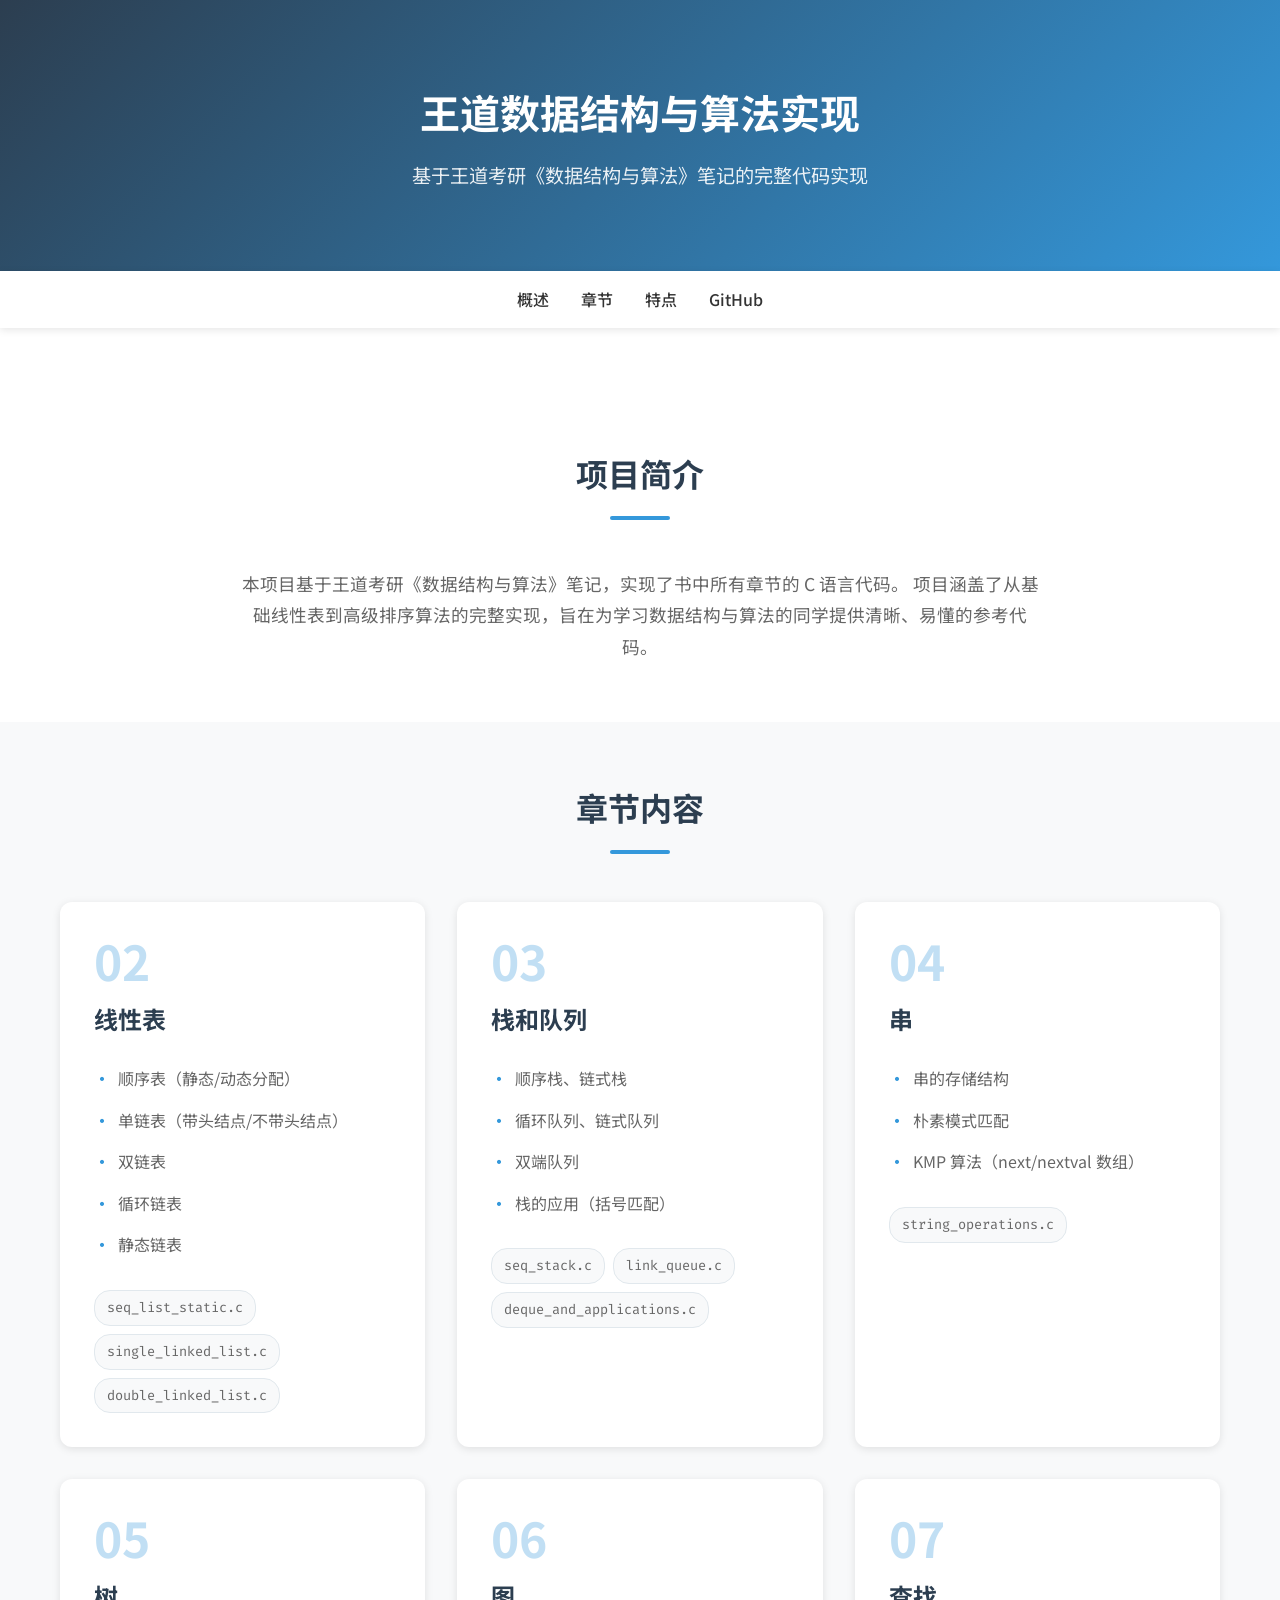
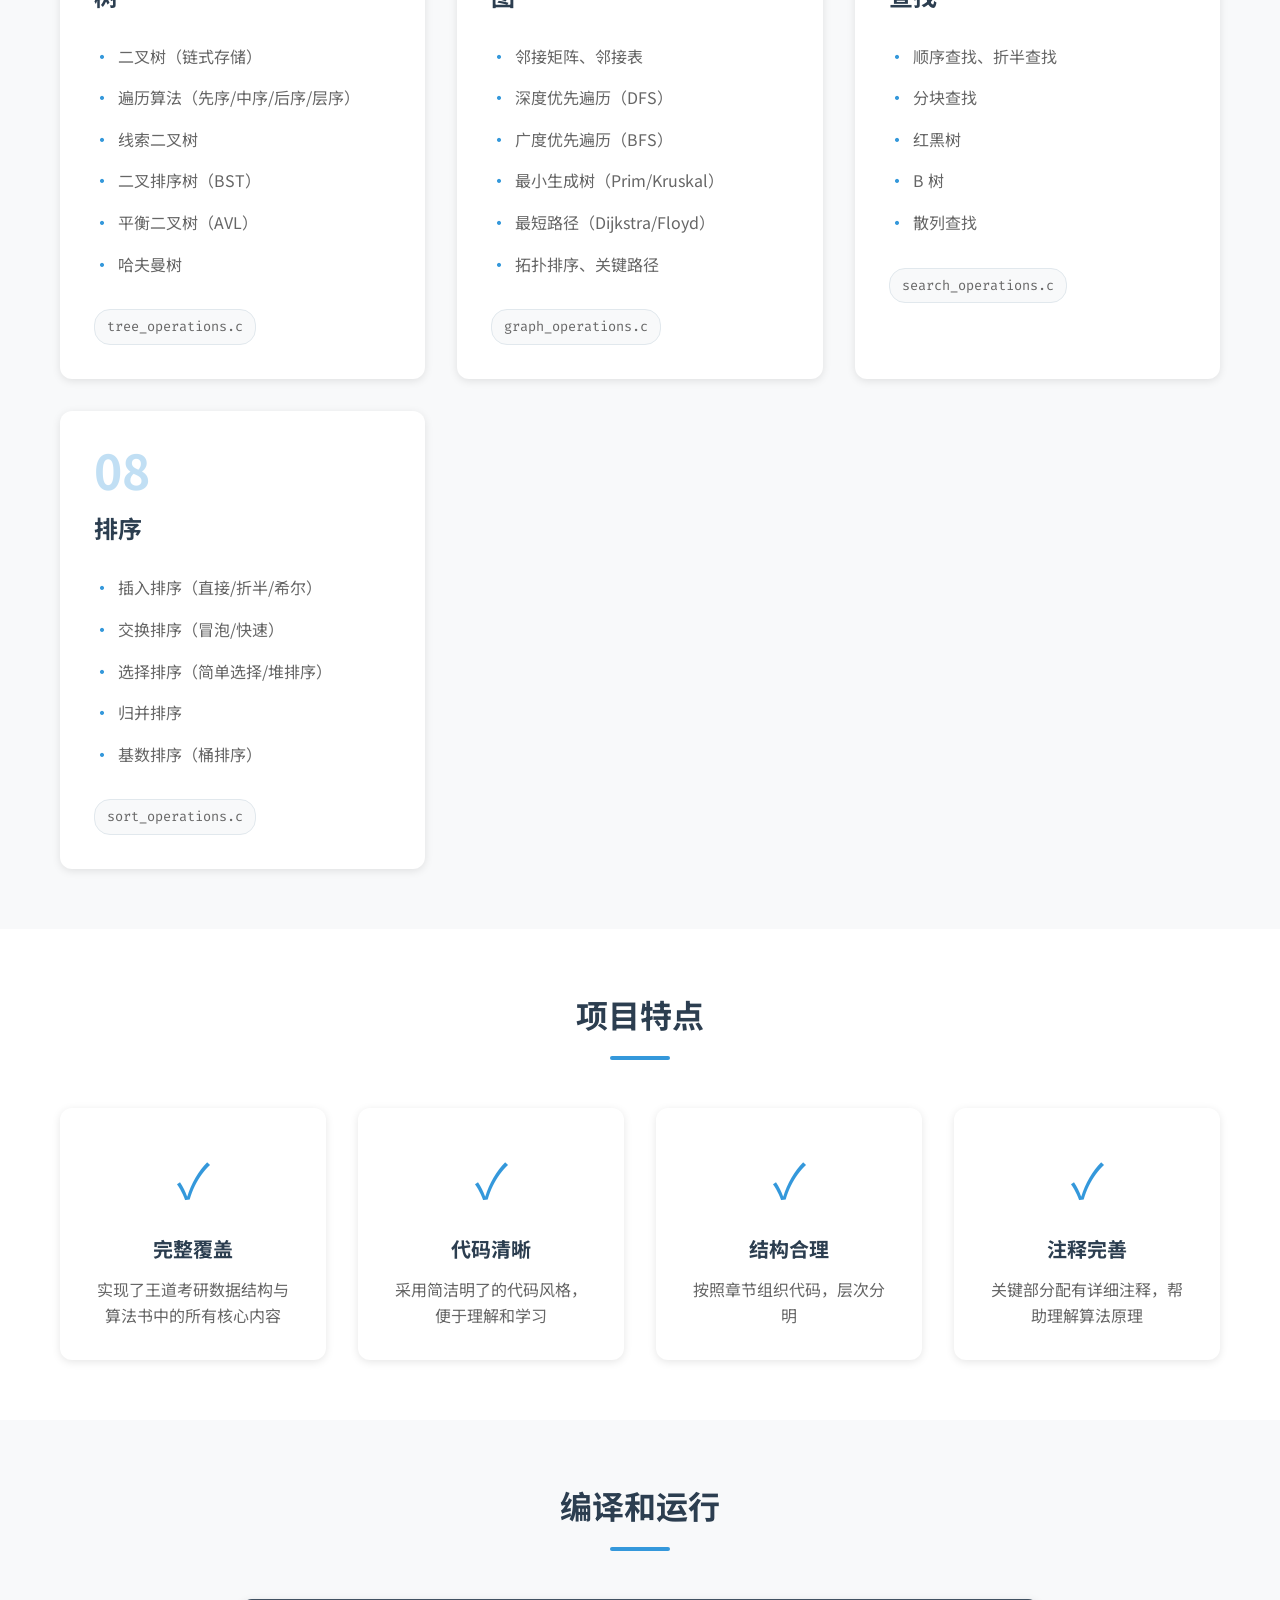
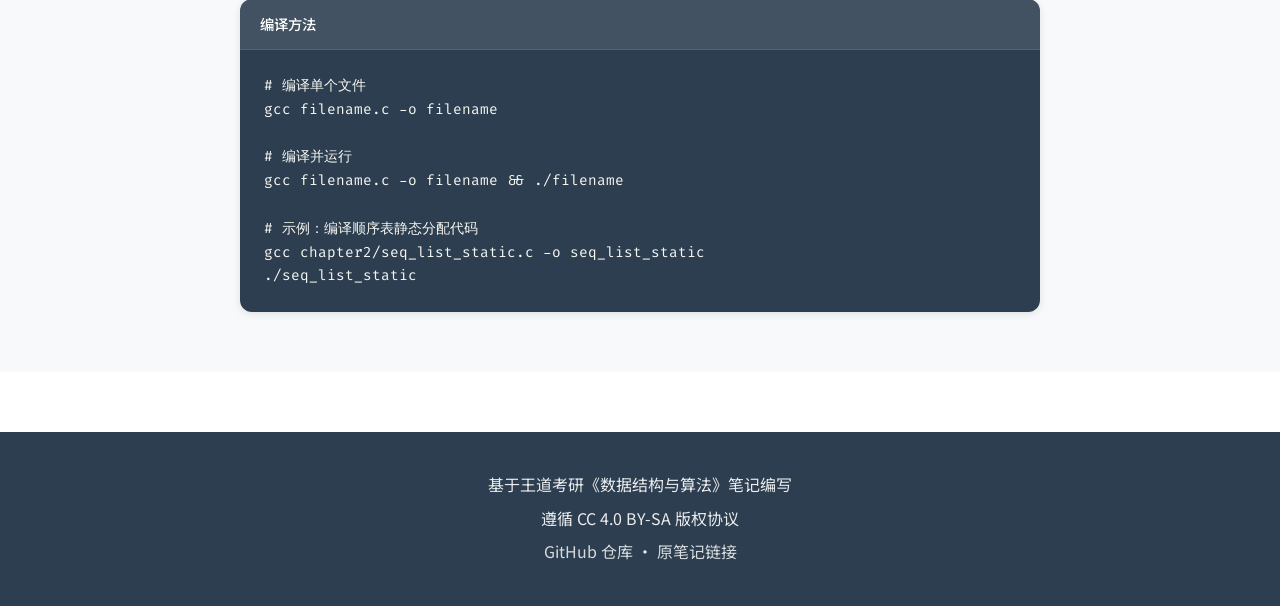
==== docs/index.html @ e6c47938 "feat: 添加 GitHub Pages 前端展示页面 - 创建响应式前端页面展示数据结构与算法章节内容 - 添加现代化的 UI 设计和动画效果 - 配置 GitHub Actions 自动部署 w" ====
<!DOCTYPE html>
<html lang="zh-CN">
<head>
    <meta charset="UTF-8">
    <meta name="viewport" content="width=device-width, initial-scale=1.0">
    <title>王道数据结构与算法实现</title>
    <link rel="stylesheet" href="styles.css">
    <link rel="preconnect" href="https://fonts.googleapis.com">
    <link rel="preconnect" href="https://fonts.gstatic.com" crossorigin>
    <link href="https://fonts.googleapis.com/css2?family=Fira+Code:wght@400;500;600&family=Noto+Sans+SC:wght@400;500;700&display=swap" rel="stylesheet">
</head>
<body>
    <header class="header">
        <div class="container">
            <h1 class="title">王道数据结构与算法实现</h1>
            <p class="subtitle">基于王道考研《数据结构与算法》笔记的完整代码实现</p>
        </div>
    </header>

    <nav class="nav">
        <div class="container">
            <a href="#overview" class="nav-link">概述</a>
            <a href="#chapters" class="nav-link">章节</a>
            <a href="#features" class="nav-link">特点</a>
            <a href="https://github.com/Swcmb/wangdao-data-structures-exercises" class="nav-link" target="_blank">GitHub</a>
        </div>
    </nav>

    <main class="main">
        <section id="overview" class="section">
            <div class="container">
                <h2 class="section-title">项目简介</h2>
                <p class="text">
                    本项目基于王道考研《数据结构与算法》笔记，实现了书中所有章节的 C 语言代码。
                    项目涵盖了从基础线性表到高级排序算法的完整实现，旨在为学习数据结构与算法的同学提供清晰、易懂的参考代码。
                </p>
            </div>
        </section>

        <section id="chapters" class="section section-alt">
            <div class="container">
                <h2 class="section-title">章节内容</h2>
                <div class="chapters-grid">
                    <div class="chapter-card" data-chapter="2">
                        <div class="chapter-number">02</div>
                        <h3 class="chapter-title">线性表</h3>
                        <ul class="chapter-list">
                            <li>顺序表（静态/动态分配）</li>
                            <li>单链表（带头结点/不带头结点）</li>
                            <li>双链表</li>
                            <li>循环链表</li>
                            <li>静态链表</li>
                        </ul>
                        <div class="chapter-files">
                            <span class="file-badge">seq_list_static.c</span>
                            <span class="file-badge">single_linked_list.c</span>
                            <span class="file-badge">double_linked_list.c</span>
                        </div>
                    </div>

                    <div class="chapter-card" data-chapter="3">
                        <div class="chapter-number">03</div>
                        <h3 class="chapter-title">栈和队列</h3>
                        <ul class="chapter-list">
                            <li>顺序栈、链式栈</li>
                            <li>循环队列、链式队列</li>
                            <li>双端队列</li>
                            <li>栈的应用（括号匹配）</li>
                        </ul>
                        <div class="chapter-files">
                            <span class="file-badge">seq_stack.c</span>
                            <span class="file-badge">link_queue.c</span>
                            <span class="file-badge">deque_and_applications.c</span>
                        </div>
                    </div>

                    <div class="chapter-card" data-chapter="4">
                        <div class="chapter-number">04</div>
                        <h3 class="chapter-title">串</h3>
                        <ul class="chapter-list">
                            <li>串的存储结构</li>
                            <li>朴素模式匹配</li>
                            <li>KMP 算法（next/nextval 数组）</li>
                        </ul>
                        <div class="chapter-files">
                            <span class="file-badge">string_operations.c</span>
                        </div>
                    </div>

                    <div class="chapter-card" data-chapter="5">
                        <div class="chapter-number">05</div>
                        <h3 class="chapter-title">树</h3>
                        <ul class="chapter-list">
                            <li>二叉树（链式存储）</li>
                            <li>遍历算法（先序/中序/后序/层序）</li>
                            <li>线索二叉树</li>
                            <li>二叉排序树（BST）</li>
                            <li>平衡二叉树（AVL）</li>
                            <li>哈夫曼树</li>
                        </ul>
                        <div class="chapter-files">
                            <span class="file-badge">tree_operations.c</span>
                        </div>
                    </div>

                    <div class="chapter-card" data-chapter="6">
                        <div class="chapter-number">06</div>
                        <h3 class="chapter-title">图</h3>
                        <ul class="chapter-list">
                            <li>邻接矩阵、邻接表</li>
                            <li>深度优先遍历（DFS）</li>
                            <li>广度优先遍历（BFS）</li>
                            <li>最小生成树（Prim/Kruskal）</li>
                            <li>最短路径（Dijkstra/Floyd）</li>
                            <li>拓扑排序、关键路径</li>
                        </ul>
                        <div class="chapter-files">
                            <span class="file-badge">graph_operations.c</span>
                        </div>
                    </div>

                    <div class="chapter-card" data-chapter="7">
                        <div class="chapter-number">07</div>
                        <h3 class="chapter-title">查找</h3>
                        <ul class="chapter-list">
                            <li>顺序查找、折半查找</li>
                            <li>分块查找</li>
                            <li>红黑树</li>
                            <li>B 树</li>
                            <li>散列查找</li>
                        </ul>
                        <div class="chapter-files">
                            <span class="file-badge">search_operations.c</span>
                        </div>
                    </div>

                    <div class="chapter-card" data-chapter="8">
                        <div class="chapter-number">08</div>
                        <h3 class="chapter-title">排序</h3>
                        <ul class="chapter-list">
                            <li>插入排序（直接/折半/希尔）</li>
                            <li>交换排序（冒泡/快速）</li>
                            <li>选择排序（简单选择/堆排序）</li>
                            <li>归并排序</li>
                            <li>基数排序（桶排序）</li>
                        </ul>
                        <div class="chapter-files">
                            <span class="file-badge">sort_operations.c</span>
                        </div>
                    </div>
                </div>
            </div>
        </section>

        <section id="features" class="section">
            <div class="container">
                <h2 class="section-title">项目特点</h2>
                <div class="features-grid">
                    <div class="feature-card">
                        <div class="feature-icon">✓</div>
                        <h3 class="feature-title">完整覆盖</h3>
                        <p class="feature-desc">实现了王道考研数据结构与算法书中的所有核心内容</p>
                    </div>
                    <div class="feature-card">
                        <div class="feature-icon">✓</div>
                        <h3 class="feature-title">代码清晰</h3>
                        <p class="feature-desc">采用简洁明了的代码风格，便于理解和学习</p>
                    </div>
                    <div class="feature-card">
                        <div class="feature-icon">✓</div>
                        <h3 class="feature-title">结构合理</h3>
                        <p class="feature-desc">按照章节组织代码，层次分明</p>
                    </div>
                    <div class="feature-card">
                        <div class="feature-icon">✓</div>
                        <h3 class="feature-title">注释完善</h3>
                        <p class="feature-desc">关键部分配有详细注释，帮助理解算法原理</p>
                    </div>
                </div>
            </div>
        </section>

        <section id="usage" class="section section-alt">
            <div class="container">
                <h2 class="section-title">编译和运行</h2>
                <div class="code-block">
                    <div class="code-header">
                        <span class="code-title">编译方法</span>
                    </div>
                    <pre><code># 编译单个文件
gcc filename.c -o filename

# 编译并运行
gcc filename.c -o filename && ./filename

# 示例：编译顺序表静态分配代码
gcc chapter2/seq_list_static.c -o seq_list_static
./seq_list_static</code></pre>
                </div>
            </div>
        </section>
    </main>

    <footer class="footer">
        <div class="container">
            <p>基于王道考研《数据结构与算法》笔记编写</p>
            <p>遵循 CC 4.0 BY-SA 版权协议</p>
            <p>
                <a href="https://github.com/Swcmb/wangdao-data-structures-exercises" target="_blank">GitHub 仓库</a>
                ·
                <a href="https://blog.csdn.net/weixin_43313333/article/details/129588429" target="_blank">原笔记链接</a>
            </p>
        </div>
    </footer>

    <script src="script.js"></script>
</body>
</html>
---- docs/styles.css ----
* {
    margin: 0;
    padding: 0;
    box-sizing: border-box;
}

:root {
    --primary-color: #2c3e50;
    --accent-color: #3498db;
    --text-color: #333;
    --text-light: #666;
    --bg-color: #fff;
    --bg-alt: #f8f9fa;
    --border-color: #e1e8ed;
    --shadow: 0 2px 8px rgba(0, 0, 0, 0.1);
    --shadow-hover: 0 4px 16px rgba(0, 0, 0, 0.15);
}

body {
    font-family: 'Noto Sans SC', -apple-system, BlinkMacSystemFont, 'Segoe UI', sans-serif;
    line-height: 1.6;
    color: var(--text-color);
    background: var(--bg-color);
}

.container {
    max-width: 1200px;
    margin: 0 auto;
    padding: 0 20px;
}

.header {
    background: linear-gradient(135deg, var(--primary-color) 0%, var(--accent-color) 100%);
    color: white;
    padding: 80px 0;
    text-align: center;
}

.title {
    font-size: 2.5rem;
    margin-bottom: 16px;
    font-weight: 700;
}

.subtitle {
    font-size: 1.2rem;
    opacity: 0.9;
    max-width: 600px;
    margin: 0 auto;
}

.nav {
    background: white;
    box-shadow: var(--shadow);
    position: sticky;
    top: 0;
    z-index: 100;
}

.nav .container {
    display: flex;
    gap: 32px;
    padding: 16px 20px;
    justify-content: center;
}

.nav-link {
    color: var(--text-color);
    text-decoration: none;
    font-weight: 500;
    transition: color 0.3s;
}

.nav-link:hover {
    color: var(--accent-color);
}

.main {
    padding: 60px 0;
}

.section {
    padding: 60px 0;
}

.section-alt {
    background: var(--bg-alt);
}

.section-title {
    font-size: 2rem;
    text-align: center;
    margin-bottom: 48px;
    color: var(--primary-color);
    position: relative;
}

.section-title::after {
    content: '';
    display: block;
    width: 60px;
    height: 4px;
    background: var(--accent-color);
    margin: 16px auto 0;
    border-radius: 2px;
}

.text {
    font-size: 1.1rem;
    line-height: 1.8;
    max-width: 800px;
    margin: 0 auto;
    text-align: center;
    color: var(--text-light);
}

.chapters-grid {
    display: grid;
    grid-template-columns: repeat(auto-fit, minmax(350px, 1fr));
    gap: 32px;
}

.chapter-card {
    background: white;
    border-radius: 12px;
    padding: 32px;
    box-shadow: var(--shadow);
    transition: all 0.3s;
    border: 2px solid transparent;
}

.chapter-card:hover {
    transform: translateY(-4px);
    box-shadow: var(--shadow-hover);
    border-color: var(--accent-color);
}

.chapter-number {
    font-size: 3rem;
    font-weight: 700;
    color: var(--accent-color);
    opacity: 0.3;
    line-height: 1;
    margin-bottom: 16px;
}

.chapter-title {
    font-size: 1.5rem;
    margin-bottom: 20px;
    color: var(--primary-color);
}

.chapter-list {
    list-style: none;
    margin-bottom: 24px;
}

.chapter-list li {
    padding: 8px 0;
    padding-left: 24px;
    position: relative;
    color: var(--text-light);
}

.chapter-list li::before {
    content: '•';
    position: absolute;
    left: 0;
    color: var(--accent-color);
    font-weight: bold;
}

.chapter-files {
    display: flex;
    flex-wrap: wrap;
    gap: 8px;
}

.file-badge {
    background: var(--bg-alt);
    color: var(--text-light);
    padding: 6px 12px;
    border-radius: 16px;
    font-size: 0.85rem;
    font-family: 'Fira Code', monospace;
    border: 1px solid var(--border-color);
}

.features-grid {
    display: grid;
    grid-template-columns: repeat(auto-fit, minmax(250px, 1fr));
    gap: 32px;
}

.feature-card {
    text-align: center;
    padding: 32px;
    background: white;
    border-radius: 12px;
    box-shadow: var(--shadow);
    transition: all 0.3s;
}

.feature-card:hover {
    transform: translateY(-4px);
    box-shadow: var(--shadow-hover);
}

.feature-icon {
    font-size: 3rem;
    color: var(--accent-color);
    margin-bottom: 16px;
}

.feature-title {
    font-size: 1.25rem;
    margin-bottom: 12px;
    color: var(--primary-color);
}

.feature-desc {
    color: var(--text-light);
    line-height: 1.6;
}

.code-block {
    background: var(--primary-color);
    border-radius: 12px;
    overflow: hidden;
    box-shadow: var(--shadow);
    max-width: 800px;
    margin: 0 auto;
}

.code-header {
    background: rgba(255, 255, 255, 0.1);
    padding: 12px 20px;
    border-bottom: 1px solid rgba(255, 255, 255, 0.1);
}

.code-title {
    color: white;
    font-weight: 500;
    font-size: 0.9rem;
}

.code-block pre {
    padding: 24px;
    overflow-x: auto;
}

.code-block code {
    font-family: 'Fira Code', 'Consolas', monospace;
    color: #f8f8f2;
    font-size: 0.9rem;
    line-height: 1.6;
}

.footer {
    background: var(--primary-color);
    color: white;
    text-align: center;
    padding: 40px 0;
}

.footer p {
    margin-bottom: 8px;
    opacity: 0.9;
}

.footer a {
    color: white;
    text-decoration: none;
    opacity: 0.9;
    transition: opacity 0.3s;
}

.footer a:hover {
    opacity: 1;
}

@media (max-width: 768px) {
    .title {
        font-size: 1.8rem;
    }
    
    .subtitle {
        font-size: 1rem;
    }
    
    .section-title {
        font-size: 1.5rem;
    }
    
    .chapters-grid {
        grid-template-columns: 1fr;
    }
    
    .nav .container {
        gap: 16px;
        flex-wrap: wrap;
    }
}
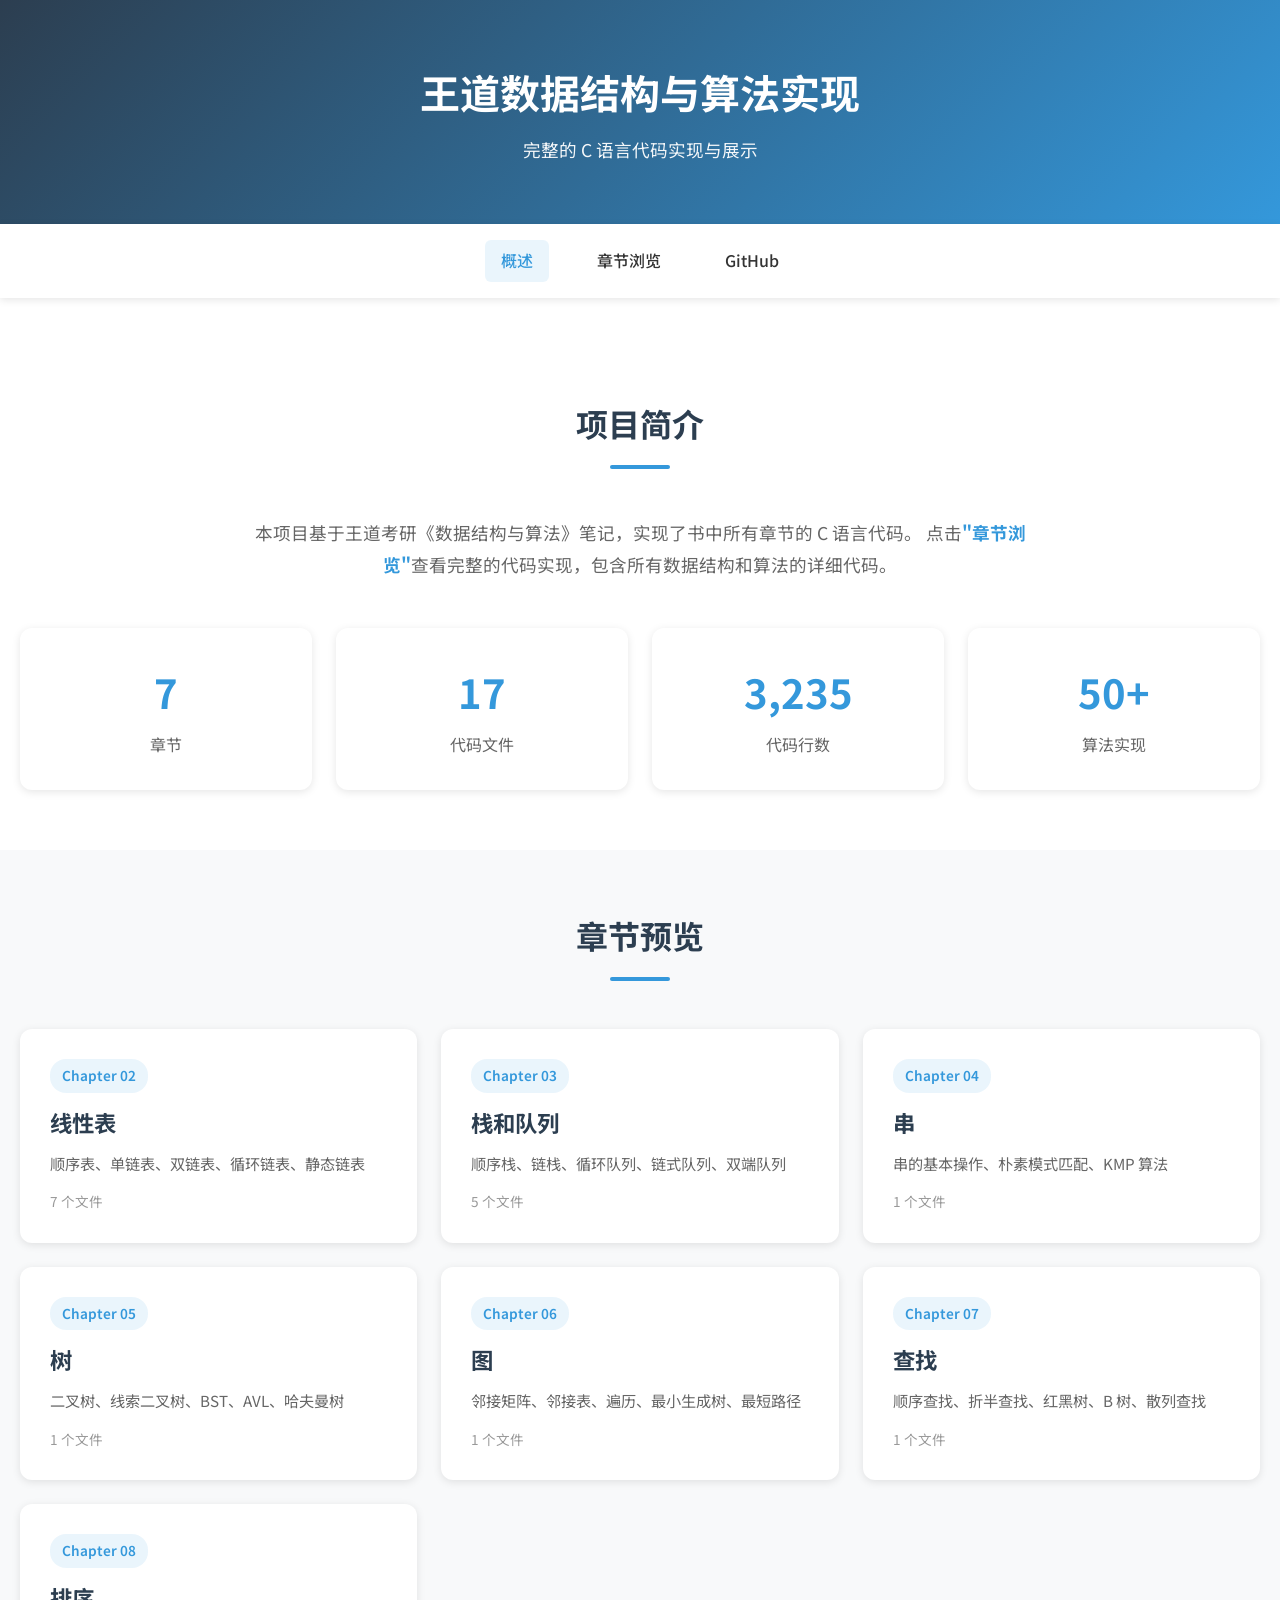
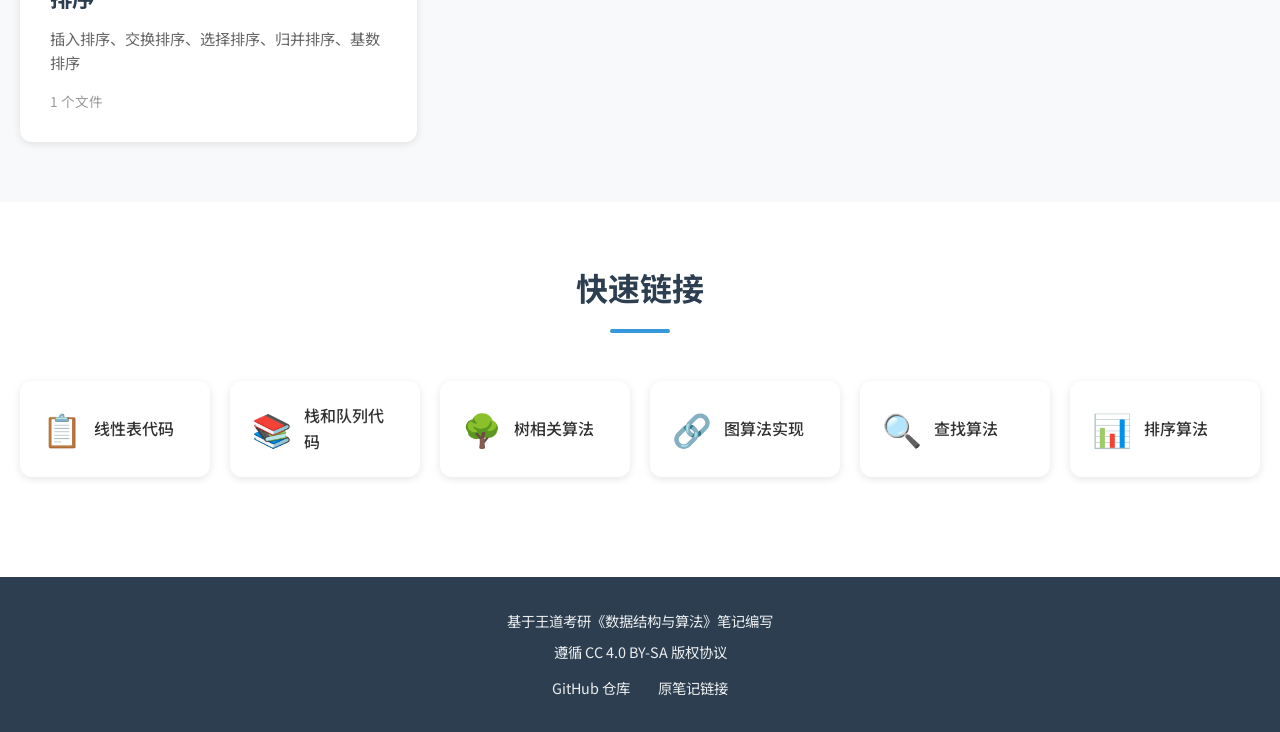
==== commit e76c6c2f: "feat: 嵌入完整代码数据，实现代码展示功能 - 添加 build-embed.js 脚本，自动读取所有章节的 C 代码 - 生成 code-data.js（76.5KB），包含 17 个文件 32" ====
--- a/docs/index.html
+++ b/docs/index.html
@@ -3,215 +3,199 @@
 <head>
     <meta charset="UTF-8">
     <meta name="viewport" content="width=device-width, initial-scale=1.0">
-    <title>王道数据结构与算法实现</title>
+    <title>王道数据结构与算法实现 - 代码展示</title>
     <link rel="stylesheet" href="styles.css">
     <link rel="preconnect" href="https://fonts.googleapis.com">
     <link rel="preconnect" href="https://fonts.gstatic.com" crossorigin>
     <link href="https://fonts.googleapis.com/css2?family=Fira+Code:wght@400;500;600&family=Noto+Sans+SC:wght@400;500;700&display=swap" rel="stylesheet">
+    <script src="code-data.js"></script>
 </head>
 <body>
     <header class="header">
         <div class="container">
             <h1 class="title">王道数据结构与算法实现</h1>
-            <p class="subtitle">基于王道考研《数据结构与算法》笔记的完整代码实现</p>
+            <p class="subtitle">完整的 C 语言代码实现与展示</p>
         </div>
     </header>
 
     <nav class="nav">
         <div class="container">
-            <a href="#overview" class="nav-link">概述</a>
-            <a href="#chapters" class="nav-link">章节</a>
-            <a href="#features" class="nav-link">特点</a>
+            <a href="#" class="nav-link active" data-view="overview">概述</a>
+            <a href="#" class="nav-link" data-view="chapters">章节浏览</a>
             <a href="https://github.com/Swcmb/wangdao-data-structures-exercises" class="nav-link" target="_blank">GitHub</a>
         </div>
     </nav>
 
     <main class="main">
-        <section id="overview" class="section">
-            <div class="container">
-                <h2 class="section-title">项目简介</h2>
-                <p class="text">
-                    本项目基于王道考研《数据结构与算法》笔记，实现了书中所有章节的 C 语言代码。
-                    项目涵盖了从基础线性表到高级排序算法的完整实现，旨在为学习数据结构与算法的同学提供清晰、易懂的参考代码。
-                </p>
+        <div id="view-overview" class="view active">
+            <section class="section">
+                <div class="container">
+                    <h2 class="section-title">项目简介</h2>
+                    <p class="text">
+                        本项目基于王道考研《数据结构与算法》笔记，实现了书中所有章节的 C 语言代码。
+                        点击<strong>"章节浏览"</strong>查看完整的代码实现，包含所有数据结构和算法的详细代码。
+                    </p>
+                    
+                    <div class="stats-grid">
+                        <div class="stat-card">
+                            <div class="stat-number" id="total-chapters">8</div>
+                            <div class="stat-label">章节</div>
+                        </div>
+                        <div class="stat-card">
+                            <div class="stat-number" id="total-files">17</div>
+                            <div class="stat-label">代码文件</div>
+                        </div>
+                        <div class="stat-card">
+                            <div class="stat-number" id="total-lines">3218</div>
+                            <div class="stat-label">代码行数</div>
+                        </div>
+                        <div class="stat-card">
+                            <div class="stat-number" id="total-algorithms">50+</div>
+                            <div class="stat-label">算法实现</div>
+                        </div>
+                    </div>
+                </div>
+            </section>
+
+            <section class="section section-alt">
+                <div class="container">
+                    <h2 class="section-title">章节预览</h2>
+                    <div class="chapters-overview-grid">
+                        <div class="chapter-overview-card" data-chapter="2">
+                            <div class="chapter-badge">Chapter 02</div>
+                            <h3>线性表</h3>
+                            <p>顺序表、单链表、双链表、循环链表、静态链表</p>
+                            <div class="file-count">7 个文件</div>
+                        </div>
+                        <div class="chapter-overview-card" data-chapter="3">
+                            <div class="chapter-badge">Chapter 03</div>
+                            <h3>栈和队列</h3>
+                            <p>顺序栈、链栈、循环队列、链式队列、双端队列</p>
+                            <div class="file-count">5 个文件</div>
+                        </div>
+                        <div class="chapter-overview-card" data-chapter="4">
+                            <div class="chapter-badge">Chapter 04</div>
+                            <h3>串</h3>
+                            <p>串的基本操作、朴素模式匹配、KMP 算法</p>
+                            <div class="file-count">1 个文件</div>
+                        </div>
+                        <div class="chapter-overview-card" data-chapter="5">
+                            <div class="chapter-badge">Chapter 05</div>
+                            <h3>树</h3>
+                            <p>二叉树、线索二叉树、BST、AVL、哈夫曼树</p>
+                            <div class="file-count">1 个文件</div>
+                        </div>
+                        <div class="chapter-overview-card" data-chapter="6">
+                            <div class="chapter-badge">Chapter 06</div>
+                            <h3>图</h3>
+                            <p>邻接矩阵、邻接表、遍历、最小生成树、最短路径</p>
+                            <div class="file-count">1 个文件</div>
+                        </div>
+                        <div class="chapter-overview-card" data-chapter="7">
+                            <div class="chapter-badge">Chapter 07</div>
+                            <h3>查找</h3>
+                            <p>顺序查找、折半查找、红黑树、B 树、散列查找</p>
+                            <div class="file-count">1 个文件</div>
+                        </div>
+                        <div class="chapter-overview-card" data-chapter="8">
+                            <div class="chapter-badge">Chapter 08</div>
+                            <h3>排序</h3>
+                            <p>插入排序、交换排序、选择排序、归并排序、基数排序</p>
+                            <div class="file-count">1 个文件</div>
+                        </div>
+                    </div>
+                </div>
+            </section>
+
+            <section class="section">
+                <div class="container">
+                    <h2 class="section-title">快速链接</h2>
+                    <div class="quick-links">
+                        <a href="#" class="quick-link" data-chapter="2">
+                            <span class="ql-icon">📋</span>
+                            <span class="ql-text">线性表代码</span>
+                        </a>
+                        <a href="#" class="quick-link" data-chapter="3">
+                            <span class="ql-icon">📚</span>
+                            <span class="ql-text">栈和队列代码</span>
+                        </a>
+                        <a href="#" class="quick-link" data-chapter="5">
+                            <span class="ql-icon">🌳</span>
+                            <span class="ql-text">树相关算法</span>
+                        </a>
+                        <a href="#" class="quick-link" data-chapter="6">
+                            <span class="ql-icon">🔗</span>
+                            <span class="ql-text">图算法实现</span>
+                        </a>
+                        <a href="#" class="quick-link" data-chapter="7">
+                            <span class="ql-icon">🔍</span>
+                            <span class="ql-text">查找算法</span>
+                        </a>
+                        <a href="#" class="quick-link" data-chapter="8">
+                            <span class="ql-icon">📊</span>
+                            <span class="ql-text">排序算法</span>
+                        </a>
+                    </div>
+                </div>
+            </section>
+        </div>
+
+        <div id="view-chapters" class="view">
+            <div class="chapter-view-container">
+                <aside class="sidebar">
+                    <div class="sidebar-header">
+                        <h3>文件列表</h3>
+                    </div>
+                    <div class="file-tree" id="file-tree">
+                    </div>
+                </aside>
+
+                <main class="code-viewer">
+                    <div class="code-header">
+                        <div class="code-info">
+                            <h2 id="current-file" class="file-name">选择文件查看代码</h2>
+                            <span id="file-path" class="file-path"></span>
+                        </div>
+                        <div class="code-actions">
+                            <button class="btn btn-copy" id="copy-btn" title="复制代码">
+                                <svg width="16" height="16" viewBox="0 0 24 24" fill="none" stroke="currentColor" stroke-width="2">
+                                    <rect x="9" y="9" width="13" height="13" rx="2" ry="2"></rect>
+                                    <path d="M5 15H4a2 2 0 0 1-2-2V4a2 2 0 0 1 2-2h9a2 2 0 0 1 2 2v1"></path>
+                                </svg>
+                                复制
+                            </button>
+                            <a href="#" class="btn btn-github" id="github-file-btn" target="_blank">
+                                <svg width="16" height="16" viewBox="0 0 24 24" fill="currentColor">
+                                    <path d="M12 0c-6.626 0-12 5.373-12 12 0 5.302 3.438 9.8 8.207 11.387.599.111.793-.261.793-.577v-2.234c-3.338.726-4.033-1.416-4.033-1.416-.546-1.387-1.333-1.756-1.333-1.756-1.089-.745.083-.729.083-.729 1.205.084 1.839 1.237 1.839 1.237 1.07 1.834 2.807 1.304 3.492.997.107-.775.418-1.305.762-1.604-2.665-.305-5.467-1.334-5.467-5.931 0-1.311.469-2.381 1.236-3.221-.124-.303-.535-1.524.117-3.176 0 0 1.008-.322 3.301 1.23.957-.266 1.983-.399 3.003-.404 1.02.005 2.047.138 3.006.404 2.291-1.552 3.297-1.23 3.297-1.23.653 1.653.242 2.874.118 3.176.77.84 1.235 1.911 1.235 3.221 0 4.609-2.807 5.624-5.479 5.921.43.372.823 1.102.823 2.222v3.293c0 .319.192.694.801.576 4.765-1.589 8.199-6.086 8.199-11.386 0-6.627-5.373-12-12-12z"/>
+                                </svg>
+                                查看源文件
+                            </a>
+                        </div>
+                    </div>
+                    <div class="code-content-wrapper">
+                        <pre class="code-content"><code id="code-display">// 选择左侧文件查看代码</code></pre>
+                    </div>
+                    <div class="code-stats" id="code-stats">
+                        <span class="stat-item">行数：<b id="line-count">0</b></span>
+                        <span class="stat-item">大小：<b id="file-size">0 KB</b></span>
+                    </div>
+                </main>
             </div>
-        </section>
-
-        <section id="chapters" class="section section-alt">
-            <div class="container">
-                <h2 class="section-title">章节内容</h2>
-                <div class="chapters-grid">
-                    <div class="chapter-card" data-chapter="2">
-                        <div class="chapter-number">02</div>
-                        <h3 class="chapter-title">线性表</h3>
-                        <ul class="chapter-list">
-                            <li>顺序表（静态/动态分配）</li>
-                            <li>单链表（带头结点/不带头结点）</li>
-                            <li>双链表</li>
-                            <li>循环链表</li>
-                            <li>静态链表</li>
-                        </ul>
-                        <div class="chapter-files">
-                            <span class="file-badge">seq_list_static.c</span>
-                            <span class="file-badge">single_linked_list.c</span>
-                            <span class="file-badge">double_linked_list.c</span>
-                        </div>
-                    </div>
-
-                    <div class="chapter-card" data-chapter="3">
-                        <div class="chapter-number">03</div>
-                        <h3 class="chapter-title">栈和队列</h3>
-                        <ul class="chapter-list">
-                            <li>顺序栈、链式栈</li>
-                            <li>循环队列、链式队列</li>
-                            <li>双端队列</li>
-                            <li>栈的应用（括号匹配）</li>
-                        </ul>
-                        <div class="chapter-files">
-                            <span class="file-badge">seq_stack.c</span>
-                            <span class="file-badge">link_queue.c</span>
-                            <span class="file-badge">deque_and_applications.c</span>
-                        </div>
-                    </div>
-
-                    <div class="chapter-card" data-chapter="4">
-                        <div class="chapter-number">04</div>
-                        <h3 class="chapter-title">串</h3>
-                        <ul class="chapter-list">
-                            <li>串的存储结构</li>
-                            <li>朴素模式匹配</li>
-                            <li>KMP 算法（next/nextval 数组）</li>
-                        </ul>
-                        <div class="chapter-files">
-                            <span class="file-badge">string_operations.c</span>
-                        </div>
-                    </div>
-
-                    <div class="chapter-card" data-chapter="5">
-                        <div class="chapter-number">05</div>
-                        <h3 class="chapter-title">树</h3>
-                        <ul class="chapter-list">
-                            <li>二叉树（链式存储）</li>
-                            <li>遍历算法（先序/中序/后序/层序）</li>
-                            <li>线索二叉树</li>
-                            <li>二叉排序树（BST）</li>
-                            <li>平衡二叉树（AVL）</li>
-                            <li>哈夫曼树</li>
-                        </ul>
-                        <div class="chapter-files">
-                            <span class="file-badge">tree_operations.c</span>
-                        </div>
-                    </div>
-
-                    <div class="chapter-card" data-chapter="6">
-                        <div class="chapter-number">06</div>
-                        <h3 class="chapter-title">图</h3>
-                        <ul class="chapter-list">
-                            <li>邻接矩阵、邻接表</li>
-                            <li>深度优先遍历（DFS）</li>
-                            <li>广度优先遍历（BFS）</li>
-                            <li>最小生成树（Prim/Kruskal）</li>
-                            <li>最短路径（Dijkstra/Floyd）</li>
-                            <li>拓扑排序、关键路径</li>
-                        </ul>
-                        <div class="chapter-files">
-                            <span class="file-badge">graph_operations.c</span>
-                        </div>
-                    </div>
-
-                    <div class="chapter-card" data-chapter="7">
-                        <div class="chapter-number">07</div>
-                        <h3 class="chapter-title">查找</h3>
-                        <ul class="chapter-list">
-                            <li>顺序查找、折半查找</li>
-                            <li>分块查找</li>
-                            <li>红黑树</li>
-                            <li>B 树</li>
-                            <li>散列查找</li>
-                        </ul>
-                        <div class="chapter-files">
-                            <span class="file-badge">search_operations.c</span>
-                        </div>
-                    </div>
-
-                    <div class="chapter-card" data-chapter="8">
-                        <div class="chapter-number">08</div>
-                        <h3 class="chapter-title">排序</h3>
-                        <ul class="chapter-list">
-                            <li>插入排序（直接/折半/希尔）</li>
-                            <li>交换排序（冒泡/快速）</li>
-                            <li>选择排序（简单选择/堆排序）</li>
-                            <li>归并排序</li>
-                            <li>基数排序（桶排序）</li>
-                        </ul>
-                        <div class="chapter-files">
-                            <span class="file-badge">sort_operations.c</span>
-                        </div>
-                    </div>
-                </div>
-            </div>
-        </section>
-
-        <section id="features" class="section">
-            <div class="container">
-                <h2 class="section-title">项目特点</h2>
-                <div class="features-grid">
-                    <div class="feature-card">
-                        <div class="feature-icon">✓</div>
-                        <h3 class="feature-title">完整覆盖</h3>
-                        <p class="feature-desc">实现了王道考研数据结构与算法书中的所有核心内容</p>
-                    </div>
-                    <div class="feature-card">
-                        <div class="feature-icon">✓</div>
-                        <h3 class="feature-title">代码清晰</h3>
-                        <p class="feature-desc">采用简洁明了的代码风格，便于理解和学习</p>
-                    </div>
-                    <div class="feature-card">
-                        <div class="feature-icon">✓</div>
-                        <h3 class="feature-title">结构合理</h3>
-                        <p class="feature-desc">按照章节组织代码，层次分明</p>
-                    </div>
-                    <div class="feature-card">
-                        <div class="feature-icon">✓</div>
-                        <h3 class="feature-title">注释完善</h3>
-                        <p class="feature-desc">关键部分配有详细注释，帮助理解算法原理</p>
-                    </div>
-                </div>
-            </div>
-        </section>
-
-        <section id="usage" class="section section-alt">
-            <div class="container">
-                <h2 class="section-title">编译和运行</h2>
-                <div class="code-block">
-                    <div class="code-header">
-                        <span class="code-title">编译方法</span>
-                    </div>
-                    <pre><code># 编译单个文件
-gcc filename.c -o filename
-
-# 编译并运行
-gcc filename.c -o filename && ./filename
-
-# 示例：编译顺序表静态分配代码
-gcc chapter2/seq_list_static.c -o seq_list_static
-./seq_list_static</code></pre>
-                </div>
-            </div>
-        </section>
+        </div>
     </main>
 
     <footer class="footer">
         <div class="container">
             <p>基于王道考研《数据结构与算法》笔记编写</p>
             <p>遵循 CC 4.0 BY-SA 版权协议</p>
-            <p>
+            <div class="footer-links">
                 <a href="https://github.com/Swcmb/wangdao-data-structures-exercises" target="_blank">GitHub 仓库</a>
-                ·
                 <a href="https://blog.csdn.net/weixin_43313333/article/details/129588429" target="_blank">原笔记链接</a>
-            </p>
+            </div>
         </div>
     </footer>
+
+    <div class="toast" id="toast"></div>
 
     <script src="script.js"></script>
 </body>
--- a/docs/styles.css
+++ b/docs/styles.css
@@ -7,13 +7,23 @@
 :root {
     --primary-color: #2c3e50;
     --accent-color: #3498db;
+    --accent-hover: #2980b9;
     --text-color: #333;
     --text-light: #666;
+    --text-muted: #999;
     --bg-color: #fff;
     --bg-alt: #f8f9fa;
+    --bg-code: #1e1e1e;
     --border-color: #e1e8ed;
     --shadow: 0 2px 8px rgba(0, 0, 0, 0.1);
     --shadow-hover: 0 4px 16px rgba(0, 0, 0, 0.15);
+    --syntax-keyword: #569cd6;
+    --syntax-type: #4ec9b0;
+    --syntax-string: #ce9178;
+    --syntax-comment: #6a9955;
+    --syntax-number: #b5cea8;
+    --syntax-function: #dcdcaa;
+    --syntax-preprocessor: #c586c0;
 }
 
 body {
@@ -21,10 +31,13 @@
     line-height: 1.6;
     color: var(--text-color);
     background: var(--bg-color);
+    min-height: 100vh;
+    display: flex;
+    flex-direction: column;
 }
 
 .container {
-    max-width: 1200px;
+    max-width: 1400px;
     margin: 0 auto;
     padding: 0 20px;
 }
@@ -32,21 +45,19 @@
 .header {
     background: linear-gradient(135deg, var(--primary-color) 0%, var(--accent-color) 100%);
     color: white;
-    padding: 80px 0;
+    padding: 60px 0;
     text-align: center;
 }
 
 .title {
     font-size: 2.5rem;
-    margin-bottom: 16px;
+    margin-bottom: 12px;
     font-weight: 700;
 }
 
 .subtitle {
-    font-size: 1.2rem;
-    opacity: 0.9;
-    max-width: 600px;
-    margin: 0 auto;
+    font-size: 1.1rem;
+    opacity: 0.95;
 }
 
 .nav {
@@ -69,14 +80,31 @@
     text-decoration: none;
     font-weight: 500;
     transition: color 0.3s;
+    padding: 8px 16px;
+    border-radius: 6px;
 }
 
 .nav-link:hover {
     color: var(--accent-color);
+    background: var(--bg-alt);
+}
+
+.nav-link.active {
+    color: var(--accent-color);
+    background: rgba(52, 152, 219, 0.1);
 }
 
 .main {
-    padding: 60px 0;
+    flex: 1;
+    padding: 40px 0;
+}
+
+.view {
+    display: none;
+}
+
+.view.active {
+    display: block;
 }
 
 .section {
@@ -114,169 +142,401 @@
     color: var(--text-light);
 }
 
-.chapters-grid {
+.text strong {
+    color: var(--accent-color);
+    cursor: pointer;
+}
+
+.stats-grid {
     display: grid;
-    grid-template-columns: repeat(auto-fit, minmax(350px, 1fr));
-    gap: 32px;
-}
-
-.chapter-card {
-    background: white;
+    grid-template-columns: repeat(auto-fit, minmax(200px, 1fr));
+    gap: 24px;
+    margin-top: 48px;
+}
+
+.stat-card {
+    background: white;
+    padding: 32px;
     border-radius: 12px;
-    padding: 32px;
+    box-shadow: var(--shadow);
+    text-align: center;
+    transition: all 0.3s;
+}
+
+.stat-card:hover {
+    transform: translateY(-4px);
+    box-shadow: var(--shadow-hover);
+}
+
+.stat-number {
+    font-size: 2.5rem;
+    font-weight: 700;
+    color: var(--accent-color);
+    margin-bottom: 8px;
+}
+
+.stat-label {
+    color: var(--text-light);
+    font-size: 1rem;
+}
+
+.chapters-overview-grid {
+    display: grid;
+    grid-template-columns: repeat(auto-fit, minmax(300px, 1fr));
+    gap: 24px;
+}
+
+.chapter-overview-card {
+    background: white;
+    padding: 28px;
+    border-radius: 12px;
     box-shadow: var(--shadow);
     transition: all 0.3s;
+    cursor: pointer;
     border: 2px solid transparent;
 }
 
-.chapter-card:hover {
+.chapter-overview-card:hover {
     transform: translateY(-4px);
     box-shadow: var(--shadow-hover);
     border-color: var(--accent-color);
 }
 
-.chapter-number {
-    font-size: 3rem;
-    font-weight: 700;
-    color: var(--accent-color);
-    opacity: 0.3;
-    line-height: 1;
-    margin-bottom: 16px;
-}
-
-.chapter-title {
-    font-size: 1.5rem;
-    margin-bottom: 20px;
-    color: var(--primary-color);
-}
-
-.chapter-list {
-    list-style: none;
-    margin-bottom: 24px;
-}
-
-.chapter-list li {
-    padding: 8px 0;
-    padding-left: 24px;
-    position: relative;
-    color: var(--text-light);
-}
-
-.chapter-list li::before {
-    content: '•';
-    position: absolute;
-    left: 0;
-    color: var(--accent-color);
-    font-weight: bold;
-}
-
-.chapter-files {
-    display: flex;
-    flex-wrap: wrap;
-    gap: 8px;
-}
-
-.file-badge {
-    background: var(--bg-alt);
-    color: var(--text-light);
+.chapter-badge {
+    display: inline-block;
+    background: rgba(52, 152, 219, 0.1);
+    color: var(--accent-color);
     padding: 6px 12px;
     border-radius: 16px;
     font-size: 0.85rem;
-    font-family: 'Fira Code', monospace;
-    border: 1px solid var(--border-color);
-}
-
-.features-grid {
+    font-weight: 600;
+    margin-bottom: 12px;
+}
+
+.chapter-overview-card h3 {
+    font-size: 1.4rem;
+    margin-bottom: 10px;
+    color: var(--primary-color);
+}
+
+.chapter-overview-card p {
+    color: var(--text-light);
+    margin-bottom: 16px;
+    font-size: 0.95rem;
+}
+
+.file-count {
+    color: var(--text-muted);
+    font-size: 0.85rem;
+}
+
+.quick-links {
     display: grid;
-    grid-template-columns: repeat(auto-fit, minmax(250px, 1fr));
-    gap: 32px;
-}
-
-.feature-card {
-    text-align: center;
-    padding: 32px;
+    grid-template-columns: repeat(auto-fit, minmax(180px, 1fr));
+    gap: 20px;
+}
+
+.quick-link {
+    display: flex;
+    align-items: center;
+    gap: 12px;
+    padding: 20px;
     background: white;
     border-radius: 12px;
     box-shadow: var(--shadow);
+    text-decoration: none;
+    color: var(--text-color);
     transition: all 0.3s;
-}
-
-.feature-card:hover {
+    border: 2px solid transparent;
+}
+
+.quick-link:hover {
     transform: translateY(-4px);
     box-shadow: var(--shadow-hover);
-}
-
-.feature-icon {
-    font-size: 3rem;
-    color: var(--accent-color);
+    border-color: var(--accent-color);
+}
+
+.ql-icon {
+    font-size: 2rem;
+}
+
+.ql-text {
+    font-weight: 500;
+}
+
+.chapter-view-container {
+    display: grid;
+    grid-template-columns: 300px 1fr;
+    gap: 24px;
+    height: calc(100vh - 250px);
+    min-height: 600px;
+}
+
+.sidebar {
+    background: white;
+    border-radius: 12px;
+    box-shadow: var(--shadow);
+    overflow: hidden;
+    display: flex;
+    flex-direction: column;
+}
+
+.sidebar-header {
+    padding: 20px;
+    background: var(--bg-alt);
+    border-bottom: 1px solid var(--border-color);
+}
+
+.sidebar-header h3 {
+    font-size: 1.1rem;
+    color: var(--primary-color);
+}
+
+.file-tree {
+    flex: 1;
+    overflow-y: auto;
+    padding: 12px;
+}
+
+.file-group {
     margin-bottom: 16px;
 }
 
-.feature-title {
-    font-size: 1.25rem;
-    margin-bottom: 12px;
+.file-group-header {
+    display: flex;
+    align-items: center;
+    gap: 8px;
+    padding: 10px 12px;
+    background: var(--bg-alt);
+    border-radius: 6px;
+    font-weight: 600;
     color: var(--primary-color);
-}
-
-.feature-desc {
+    margin-bottom: 8px;
+    cursor: pointer;
+    transition: background 0.3s;
+}
+
+.file-group-header:hover {
+    background: rgba(52, 152, 219, 0.1);
+}
+
+.file-group-title {
+    flex: 1;
+}
+
+.file-count-badge {
+    background: var(--accent-color);
+    color: white;
+    padding: 2px 8px;
+    border-radius: 10px;
+    font-size: 0.75rem;
+}
+
+.file-list {
+    list-style: none;
+    padding-left: 12px;
+}
+
+.file-item {
+    padding: 10px 12px;
+    margin-bottom: 4px;
+    border-radius: 6px;
+    cursor: pointer;
+    transition: all 0.2s;
+    display: flex;
+    align-items: center;
+    gap: 8px;
     color: var(--text-light);
+    font-size: 0.9rem;
+}
+
+.file-item:hover {
+    background: var(--bg-alt);
+    color: var(--accent-color);
+}
+
+.file-item.active {
+    background: rgba(52, 152, 219, 0.1);
+    color: var(--accent-color);
+    font-weight: 500;
+}
+
+.file-icon {
+    width: 16px;
+    height: 16px;
+    opacity: 0.7;
+}
+
+.code-viewer {
+    background: white;
+    border-radius: 12px;
+    box-shadow: var(--shadow);
+    overflow: hidden;
+    display: flex;
+    flex-direction: column;
+}
+
+.code-header {
+    display: flex;
+    justify-content: space-between;
+    align-items: center;
+    padding: 20px;
+    background: var(--bg-alt);
+    border-bottom: 1px solid var(--border-color);
+}
+
+.file-name {
+    font-size: 1.2rem;
+    color: var(--primary-color);
+    margin-bottom: 4px;
+}
+
+.file-path {
+    font-size: 0.85rem;
+    color: var(--text-muted);
+    font-family: 'Fira Code', monospace;
+}
+
+.code-actions {
+    display: flex;
+    gap: 12px;
+}
+
+.btn {
+    display: inline-flex;
+    align-items: center;
+    gap: 8px;
+    padding: 10px 16px;
+    border-radius: 6px;
+    font-size: 0.9rem;
+    font-weight: 500;
+    cursor: pointer;
+    transition: all 0.3s;
+    border: none;
+    text-decoration: none;
+}
+
+.btn-copy {
+    background: white;
+    color: var(--text-color);
+    border: 1px solid var(--border-color);
+}
+
+.btn-copy:hover {
+    background: var(--bg-alt);
+    border-color: var(--accent-color);
+}
+
+.btn-github {
+    background: var(--primary-color);
+    color: white;
+}
+
+.btn-github:hover {
+    background: var(--primary-color);
+    opacity: 0.9;
+}
+
+.btn svg {
+    width: 16px;
+    height: 16px;
+}
+
+.code-content-wrapper {
+    flex: 1;
+    overflow: auto;
+    background: var(--bg-code);
+    padding: 0;
+}
+
+.code-content {
+    margin: 0;
+    padding: 24px;
+    font-family: 'Fira Code', 'Consolas', monospace;
+    font-size: 14px;
     line-height: 1.6;
-}
-
-.code-block {
-    background: var(--primary-color);
-    border-radius: 12px;
-    overflow: hidden;
-    box-shadow: var(--shadow);
-    max-width: 800px;
-    margin: 0 auto;
-}
-
-.code-header {
-    background: rgba(255, 255, 255, 0.1);
+    color: #d4d4d4;
+    white-space: pre;
+    overflow-x: auto;
+}
+
+.code-content code {
+    display: block;
+}
+
+.code-stats {
+    display: flex;
+    gap: 24px;
     padding: 12px 20px;
-    border-bottom: 1px solid rgba(255, 255, 255, 0.1);
-}
-
-.code-title {
-    color: white;
-    font-weight: 500;
-    font-size: 0.9rem;
-}
-
-.code-block pre {
-    padding: 24px;
-    overflow-x: auto;
-}
-
-.code-block code {
-    font-family: 'Fira Code', 'Consolas', monospace;
-    color: #f8f8f2;
-    font-size: 0.9rem;
-    line-height: 1.6;
+    background: var(--bg-alt);
+    border-top: 1px solid var(--border-color);
+    font-size: 0.85rem;
+    color: var(--text-muted);
+}
+
+.stat-item b {
+    color: var(--text-color);
 }
 
 .footer {
     background: var(--primary-color);
     color: white;
     text-align: center;
-    padding: 40px 0;
+    padding: 32px 0;
+    margin-top: auto;
 }
 
 .footer p {
     margin-bottom: 8px;
     opacity: 0.9;
-}
-
-.footer a {
+    font-size: 0.9rem;
+}
+
+.footer-links {
+    margin-top: 12px;
+}
+
+.footer-links a {
     color: white;
     text-decoration: none;
     opacity: 0.9;
+    margin: 0 12px;
     transition: opacity 0.3s;
-}
-
-.footer a:hover {
+    font-size: 0.9rem;
+}
+
+.footer-links a:hover {
     opacity: 1;
+}
+
+.toast {
+    position: fixed;
+    bottom: 30px;
+    left: 50%;
+    transform: translateX(-50%) translateY(100px);
+    background: var(--primary-color);
+    color: white;
+    padding: 14px 28px;
+    border-radius: 8px;
+    box-shadow: var(--shadow-hover);
+    font-size: 0.95rem;
+    opacity: 0;
+    transition: all 0.3s;
+    z-index: 1000;
+}
+
+.toast.show {
+    opacity: 1;
+    transform: translateX(-50%) translateY(0);
+}
+
+@keyframes highlight {
+    0%, 100% { opacity: 1; }
+    50% { opacity: 0.7; }
+}
+
+.toast-copy {
+    animation: highlight 0.3s ease-in-out;
 }
 
 @media (max-width: 768px) {
@@ -284,15 +544,12 @@
         font-size: 1.8rem;
     }
     
-    .subtitle {
-        font-size: 1rem;
-    }
-    
     .section-title {
         font-size: 1.5rem;
     }
     
-    .chapters-grid {
+    .chapters-overview-grid,
+    .stats-grid {
         grid-template-columns: 1fr;
     }
     
@@ -300,4 +557,32 @@
         gap: 16px;
         flex-wrap: wrap;
     }
-}
+    
+    .chapter-view-container {
+        grid-template-columns: 1fr;
+        height: auto;
+    }
+    
+    .sidebar {
+        max-height: 300px;
+    }
+    
+    .code-header {
+        flex-direction: column;
+        gap: 16px;
+        align-items: flex-start;
+    }
+    
+    .code-actions {
+        width: 100%;
+        justify-content: flex-start;
+    }
+}
+
+.syntax-keyword { color: var(--syntax-keyword); }
+.syntax-type { color: var(--syntax-type); }
+.syntax-string { color: var(--syntax-string); }
+.syntax-comment { color: var(--syntax-comment); font-style: italic; }
+.syntax-number { color: var(--syntax-number); }
+.syntax-function { color: var(--syntax-function); }
+.syntax-preprocessor { color: var(--syntax-preprocessor); }
